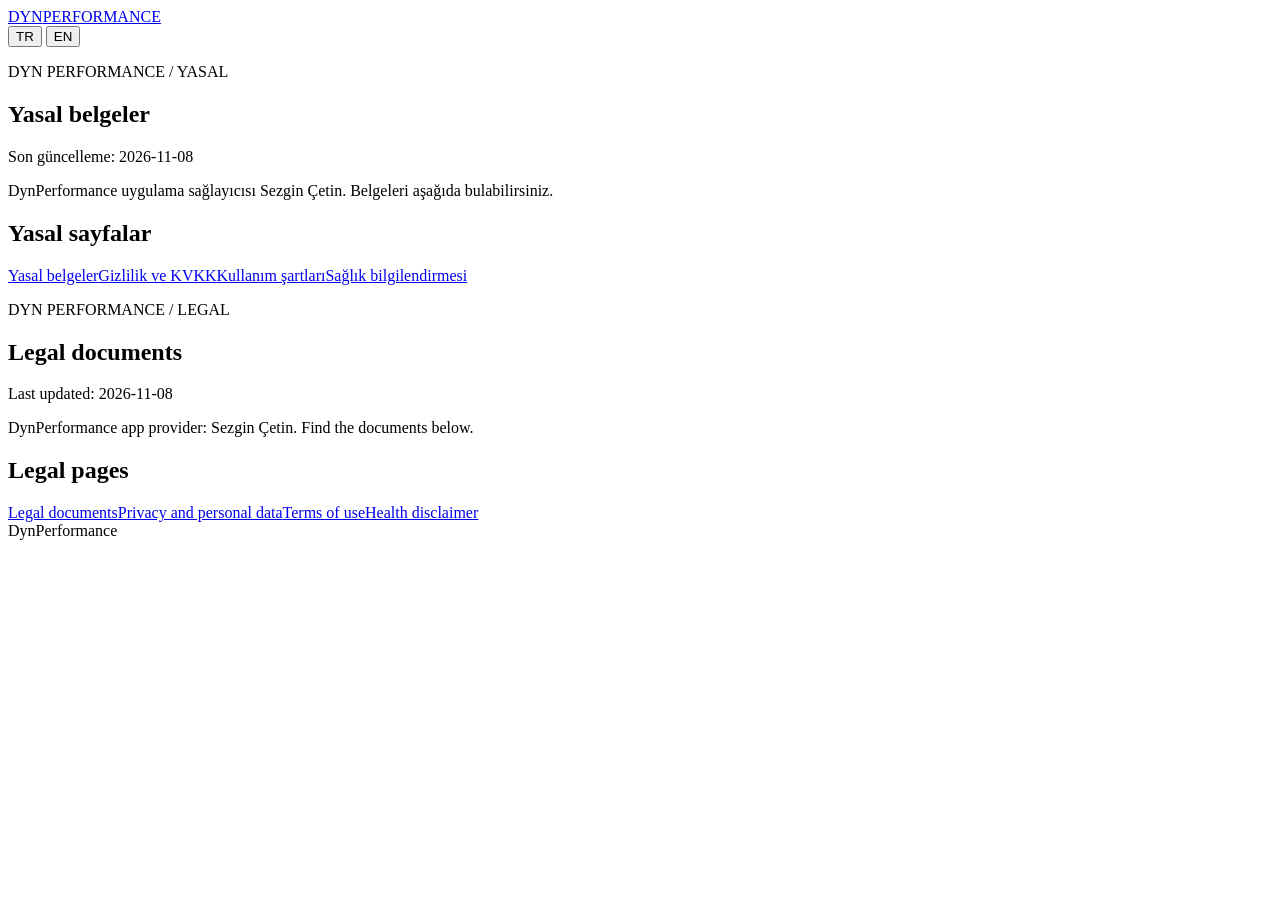
==== index.html @ 7b03e746 "Publish index.html" ====
<!doctype html><html lang="tr"><head><meta charset="utf-8"><meta name="viewport" content="width=device-width,initial-scale=1"><title>Yasal belgeler | DynPerformance</title><link rel="stylesheet" href="style.css"><script defer src="language.js"></script></head><body><header><div class="bar"><a class="brand" href="index.html">DYN<span>PERFORMANCE</span></a><div aria-label="Language"><button data-lang="tr" aria-pressed="true">TR</button> <button data-lang="en" aria-pressed="false">EN</button></div></div></header><main><article lang="tr" data-content="tr"><p class="eyebrow">DYN PERFORMANCE / YASAL</p><h1>Yasal belgeler</h1><p class="date">Son güncelleme: <time datetime="2026-11-08">2026-11-08</time></p><p>DynPerformance uygulama sağlayıcısı Sezgin Çetin. Belgeleri aşağıda bulabilirsiniz.</p><nav><h2>Yasal sayfalar</h2><a href="index.html">Yasal belgeler</a><a href="privacy-policy.html">Gizlilik ve KVKK</a><a href="terms-of-use.html">Kullanım şartları</a><a href="health-disclaimer.html">Sağlık bilgilendirmesi</a></nav></article><article lang="en" data-content="en"><p class="eyebrow">DYN PERFORMANCE / LEGAL</p><h1>Legal documents</h1><p class="date">Last updated: <time datetime="2026-11-08">2026-11-08</time></p><p>DynPerformance app provider: Sezgin Çetin. Find the documents below.</p><nav><h2>Legal pages</h2><a href="index.html">Legal documents</a><a href="privacy-policy.html">Privacy and personal data</a><a href="terms-of-use.html">Terms of use</a><a href="health-disclaimer.html">Health disclaimer</a></nav></article></main><footer>DynPerformance</footer></body></html>
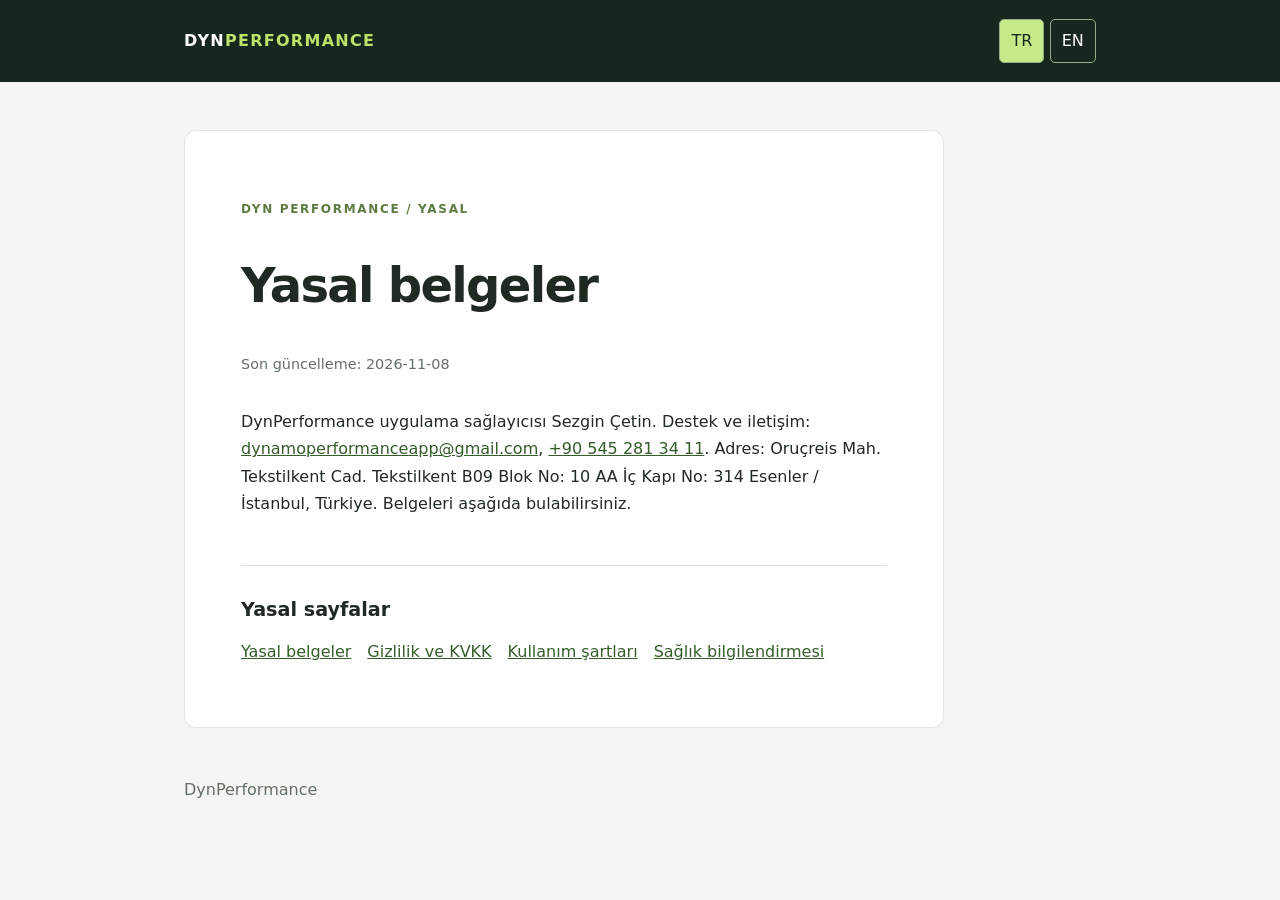
==== commit 5d9e729a: "Publish index.html" ====
--- a/index.html
+++ b/index.html
@@ -1 +1 @@
-<!doctype html><html lang="tr"><head><meta charset="utf-8"><meta name="viewport" content="width=device-width,initial-scale=1"><title>Yasal belgeler | DynPerformance</title><link rel="stylesheet" href="style.css"><script defer src="language.js"></script></head><body><header><div class="bar"><a class="brand" href="index.html">DYN<span>PERFORMANCE</span></a><div aria-label="Language"><button data-lang="tr" aria-pressed="true">TR</button> <button data-lang="en" aria-pressed="false">EN</button></div></div></header><main><article lang="tr" data-content="tr"><p class="eyebrow">DYN PERFORMANCE / YASAL</p><h1>Yasal belgeler</h1><p class="date">Son güncelleme: <time datetime="2026-11-08">2026-11-08</time></p><p>DynPerformance uygulama sağlayıcısı Sezgin Çetin. Belgeleri aşağıda bulabilirsiniz.</p><nav><h2>Yasal sayfalar</h2><a href="index.html">Yasal belgeler</a><a href="privacy-policy.html">Gizlilik ve KVKK</a><a href="terms-of-use.html">Kullanım şartları</a><a href="health-disclaimer.html">Sağlık bilgilendirmesi</a></nav></article><article lang="en" data-content="en"><p class="eyebrow">DYN PERFORMANCE / LEGAL</p><h1>Legal documents</h1><p class="date">Last updated: <time datetime="2026-11-08">2026-11-08</time></p><p>DynPerformance app provider: Sezgin Çetin. Find the documents below.</p><nav><h2>Legal pages</h2><a href="index.html">Legal documents</a><a href="privacy-policy.html">Privacy and personal data</a><a href="terms-of-use.html">Terms of use</a><a href="health-disclaimer.html">Health disclaimer</a></nav></article></main><footer>DynPerformance</footer></body></html>+<!doctype html><html lang="tr"><head><meta charset="utf-8"><meta name="viewport" content="width=device-width,initial-scale=1"><title>Yasal belgeler | DynPerformance</title><link rel="stylesheet" href="style.css"><script defer src="language.js"></script></head><body><header><div class="bar"><a class="brand" href="index.html">DYN<span>PERFORMANCE</span></a><div aria-label="Language"><button data-lang="tr" aria-pressed="true">TR</button> <button data-lang="en" aria-pressed="false">EN</button></div></div></header><main><article lang="tr" data-content="tr"><p class="eyebrow">DYN PERFORMANCE / YASAL</p><h1>Yasal belgeler</h1><p class="date">Son güncelleme: <time datetime="2026-11-08">2026-11-08</time></p><p>DynPerformance uygulama sağlayıcısı Sezgin Çetin. Destek ve iletişim: <a href="mailto:dynamoperformanceapp@gmail.com">dynamoperformanceapp@gmail.com</a>, <a href="tel:+905452813411">+90 545 281 34 11</a>. Adres: Oruçreis Mah. Tekstilkent Cad. Tekstilkent B09 Blok No: 10 AA İç Kapı No: 314 Esenler / İstanbul, Türkiye. Belgeleri aşağıda bulabilirsiniz.</p><nav><h2>Yasal sayfalar</h2><a href="index.html">Yasal belgeler</a><a href="privacy-policy.html">Gizlilik ve KVKK</a><a href="terms-of-use.html">Kullanım şartları</a><a href="health-disclaimer.html">Sağlık bilgilendirmesi</a></nav></article><article lang="en" data-content="en"><p class="eyebrow">DYN PERFORMANCE / LEGAL</p><h1>Legal documents</h1><p class="date">Last updated: <time datetime="2026-11-08">2026-11-08</time></p><p>DynPerformance app provider: Sezgin Çetin. Support and contact: <a href="mailto:dynamoperformanceapp@gmail.com">dynamoperformanceapp@gmail.com</a>, <a href="tel:+905452813411">+90 545 281 34 11</a>. Address: Oruçreis Mah. Tekstilkent Cad. Tekstilkent B09 Blok No: 10 AA İç Kapı No: 314 Esenler / İstanbul, Türkiye. Find the documents below.</p><nav><h2>Legal pages</h2><a href="index.html">Legal documents</a><a href="privacy-policy.html">Privacy and personal data</a><a href="terms-of-use.html">Terms of use</a><a href="health-disclaimer.html">Health disclaimer</a></nav></article></main><footer>DynPerformance</footer></body></html>
--- a/style.css
+++ b/style.css
@@ -0,0 +1 @@
+*{box-sizing:border-box}body{margin:0;background:#f5f6f3;color:#202922;font:16px/1.7 system-ui,sans-serif}header{background:#18271d;color:white}.bar{max-width:960px;margin:auto;padding:1.2rem 1.5rem;display:flex;justify-content:space-between;align-items:center;gap:1rem}.brand{font-weight:800;letter-spacing:.08em;color:white;text-decoration:none}.brand span{color:#bde26c}button{border:1px solid #91ad89;border-radius:5px;padding:.45rem .7rem;background:transparent;color:white;cursor:pointer;font:inherit}button[aria-pressed=true]{background:#c8e98a;color:#18271d}main{max-width:960px;margin:3rem auto;padding:0 1.5rem}article{max-width:760px;background:white;border:1px solid #e0e6dc;border-radius:12px;padding:clamp(1.4rem,5vw,3.5rem)}h1{font-size:clamp(2rem,5vw,3rem);line-height:1.1;letter-spacing:-.035em}h2{font-size:1.2rem;line-height:1.3;margin:2rem 0 .6rem}.eyebrow{font-size:.75rem;font-weight:700;letter-spacing:.14em;color:#5f7b42}.date{color:#647064;font-size:.9rem;margin-bottom:2rem}nav{border-top:1px solid #dce5d8;margin-top:3rem}nav a{display:inline-block;margin:.35rem 1rem .35rem 0}a{color:#345d2a}a:focus-visible,button:focus-visible{outline:3px solid #a3c858;outline-offset:3px}footer{max-width:960px;margin:auto;padding:0 1.5rem 2rem;color:#647064}[hidden]{display:none!important}@media(max-width:480px){main{margin:1.5rem auto;padding:0 1rem}.bar{padding:1rem}.brand{font-size:.85rem}}
